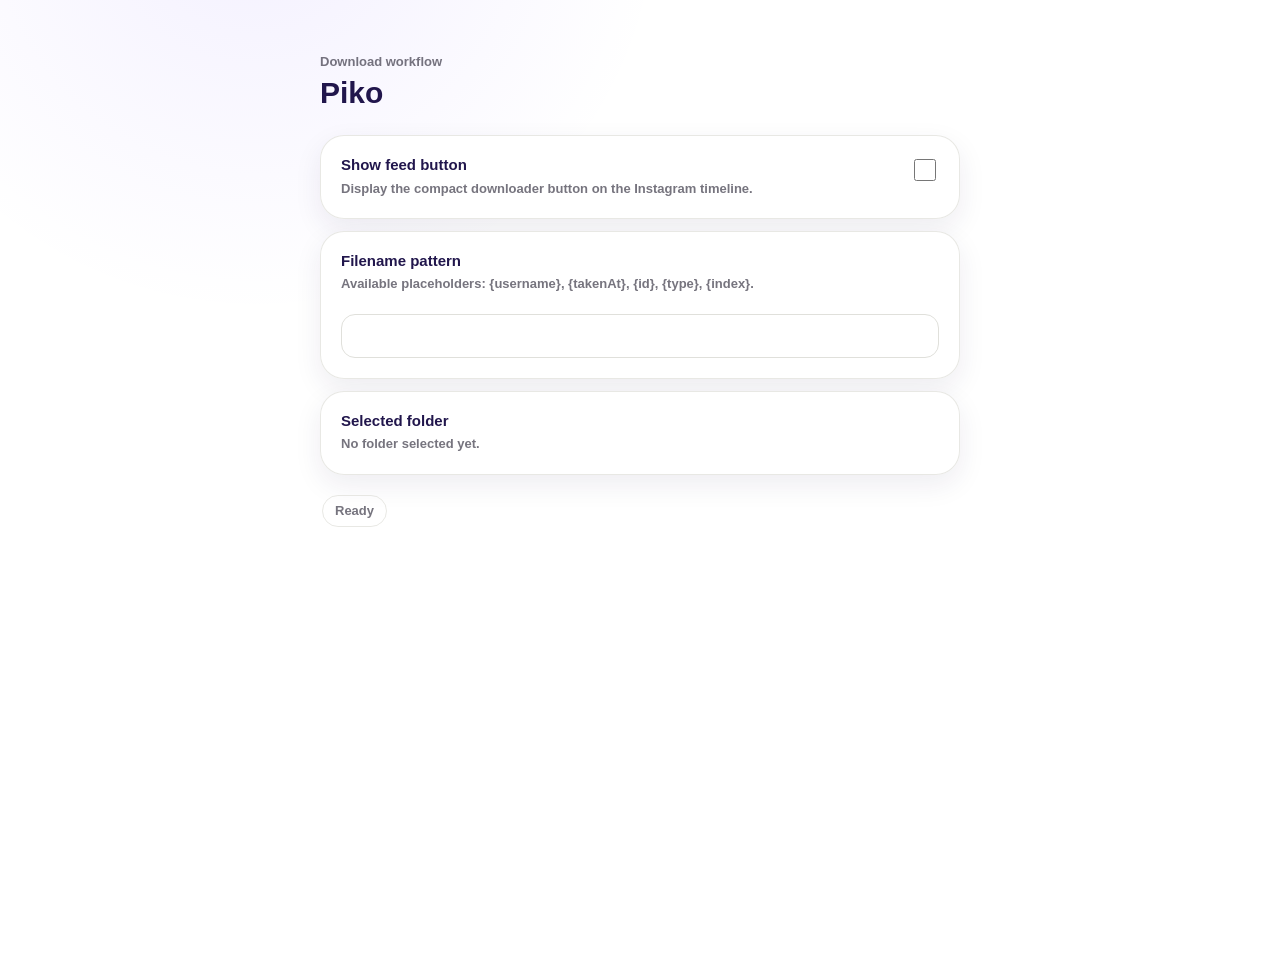
==== options.html @ 9f3b5257 "Rename MVP extension to Piko and clean repository" ====
<!doctype html>
<html lang="en">
  <head>
    <meta charset="utf-8">
    <meta name="viewport" content="width=device-width, initial-scale=1">
    <title>Piko Options</title>
    <link rel="stylesheet" href="styles/options.css">
  </head>
  <body>
    <main class="options">
      <h1>Piko</h1>
      <label class="row">
        <span>
          <strong>Show feed button</strong>
          <small>Display the compact downloader button on the Instagram timeline.</small>
        </span>
        <input id="showFeedButton" type="checkbox">
      </label>
      <label class="stack">
        <span>
          <strong>Filename pattern</strong>
          <small>Available placeholders: {username}, {takenAt}, {id}, {type}, {index}.</small>
        </span>
        <input id="filenamePattern" type="text" spellcheck="false">
      </label>
      <section class="stack" aria-labelledby="selectedFolderLabel">
        <span>
          <strong id="selectedFolderLabel">Selected folder</strong>
          <small id="selectedFolder">No folder selected yet.</small>
        </span>
      </section>
      <p id="status" class="status">Ready</p>
    </main>
    <script src="src/shared/messages.js"></script>
    <script src="src/shared/settingsStore.js"></script>
    <script src="src/options/options.js"></script>
  </body>
</html>
---- styles/options.css ----
:root {
  --igb-canvas: #ffffff;
  --igb-surface: rgba(255, 255, 255, 0.96);
  --igb-cloud: #e0e0db;
  --igb-cloud-soft: rgba(224, 224, 219, 0.74);
  --igb-slate: #353241;
  --igb-muted: rgba(53, 50, 65, 0.68);
  --igb-rich-violet: #21164c;
  --igb-action-violet: #592eff;
  --igb-action-soft: rgba(89, 46, 255, 0.12);
  --igb-shadow-soft: 0 10px 28px rgba(33, 22, 76, 0.08);
  --igb-radius-card: 24px;
  --igb-radius-button: 14px;
  --igb-fast: 130ms;
  --igb-enter: cubic-bezier(0.22, 0.86, 0.32, 1);
}

body {
  min-height: 100vh;
  margin: 0;
  background:
    radial-gradient(circle at 20% -10%, rgba(89, 46, 255, 0.07), transparent 28%),
    var(--igb-canvas);
  color: var(--igb-slate);
  font-family: "Plus Jakarta Sans", Inter, -apple-system, BlinkMacSystemFont, "Segoe UI", sans-serif;
  letter-spacing: 0;
}

.options {
  max-width: 640px;
  margin: 54px auto;
  padding: 0 24px;
}

h1 {
  color: var(--igb-rich-violet);
  font-size: 30px;
  font-weight: 780;
  line-height: 1.08;
  margin: 0 0 8px;
}

.options::before {
  display: block;
  color: var(--igb-muted);
  content: "Download workflow";
  font-size: 13px;
  font-weight: 760;
  margin-bottom: 8px;
}

.row,
.stack {
  background: var(--igb-surface);
  border: 1px solid var(--igb-cloud-soft);
  border-radius: var(--igb-radius-card);
  box-shadow: var(--igb-shadow-soft);
  display: flex;
  gap: 20px;
  justify-content: space-between;
  margin-bottom: 12px;
  padding: 20px;
}

.row:first-of-type {
  margin-top: 26px;
}

.stack {
  align-items: stretch;
  flex-direction: column;
}

strong,
small {
  display: block;
}

strong {
  color: var(--igb-rich-violet);
  font-size: 15px;
  font-weight: 760;
  line-height: 1.15;
}

small {
  color: var(--igb-muted);
  font-size: 13px;
  font-weight: 560;
  line-height: 1.5;
  margin-top: 5px;
}

input[type="text"] {
  min-height: 42px;
  border: 1px solid var(--igb-cloud);
  border-radius: var(--igb-radius-button);
  background: var(--igb-canvas);
  color: var(--igb-slate);
  font: inherit;
  font-weight: 620;
  padding: 0 14px;
  transition: border-color var(--igb-fast) ease, box-shadow var(--igb-fast) ease;
}

input[type="text"]:focus {
  border-color: var(--igb-action-violet);
  box-shadow: 0 0 0 4px var(--igb-action-soft);
  outline: none;
}

input[type="checkbox"] {
  accent-color: var(--igb-action-violet);
  height: 22px;
  width: 22px;
}

.status {
  display: inline-flex;
  width: fit-content;
  min-height: 30px;
  align-items: center;
  border: 1px solid var(--igb-cloud-soft);
  border-radius: 999px;
  color: var(--igb-muted);
  font-size: 13px;
  font-weight: 700;
  margin: 8px 2px;
  padding: 0 12px;
}

@media (prefers-reduced-motion: reduce) {
  * {
    transition-duration: 1ms !important;
  }
}

@media (max-width: 680px) {
  .options {
    margin: 32px auto;
    padding: 0 16px;
  }

  .row,
  .stack {
    padding: 18px;
  }
}
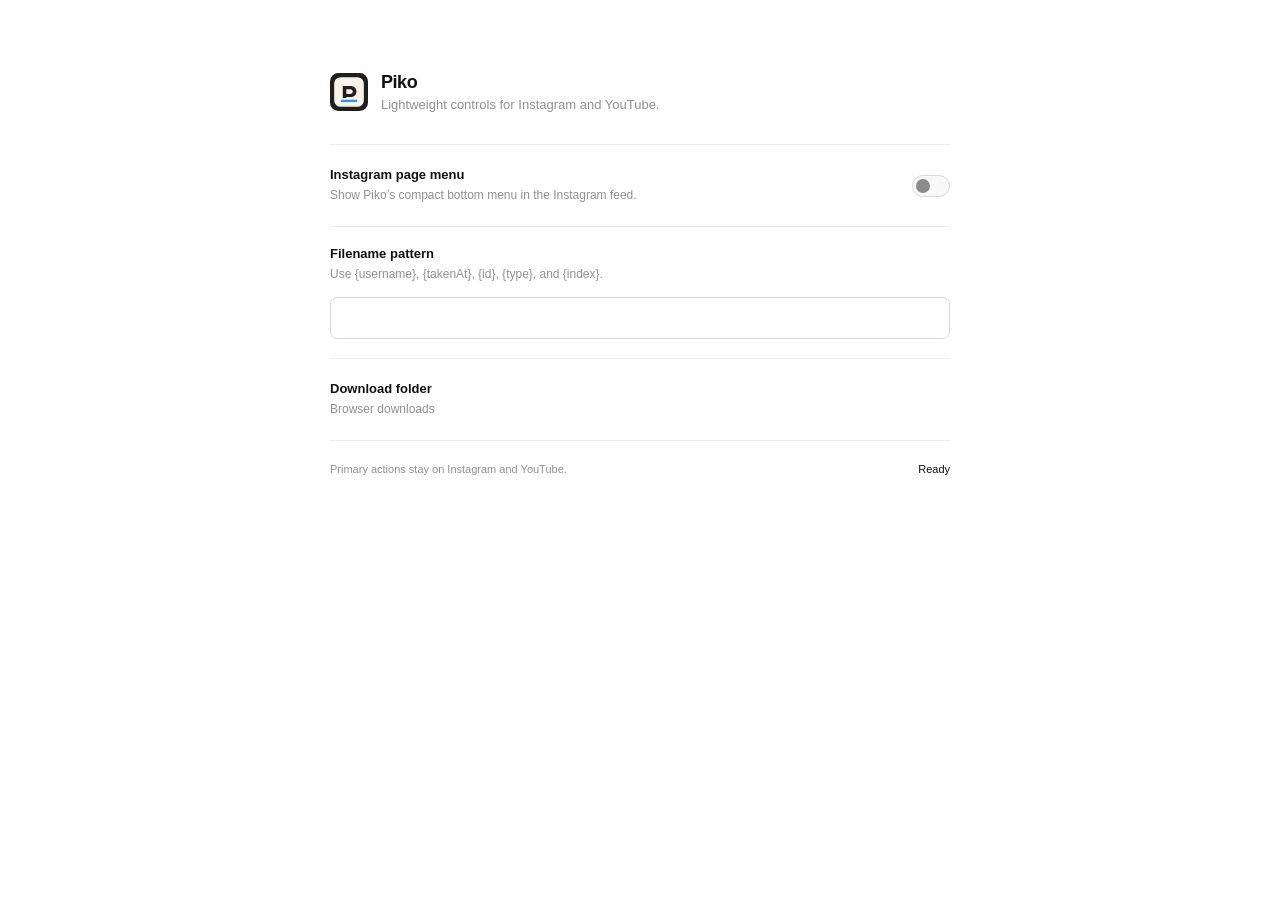
==== commit 65412039: "Redesign Piko on-page experience" ====
--- a/options.html
+++ b/options.html
@@ -8,28 +8,43 @@
   </head>
   <body>
     <main class="options">
-      <h1>Piko</h1>
-      <label class="row">
-        <span>
-          <strong>Show feed button</strong>
-          <small>Display the compact downloader button on the Instagram timeline.</small>
-        </span>
-        <input id="showFeedButton" type="checkbox">
-      </label>
-      <label class="stack">
-        <span>
-          <strong>Filename pattern</strong>
-          <small>Available placeholders: {username}, {takenAt}, {id}, {type}, {index}.</small>
-        </span>
-        <input id="filenamePattern" type="text" spellcheck="false">
-      </label>
-      <section class="stack" aria-labelledby="selectedFolderLabel">
-        <span>
-          <strong id="selectedFolderLabel">Selected folder</strong>
-          <small id="selectedFolder">No folder selected yet.</small>
-        </span>
+      <header class="options__header">
+        <img src="icons/piko-browser-logo.svg" alt="">
+        <div>
+          <h1>Piko</h1>
+          <p>Lightweight controls for Instagram and YouTube.</p>
+        </div>
+      </header>
+
+      <section class="settings-list" aria-label="Piko settings">
+        <label class="setting-row">
+          <span>
+            <strong>Instagram page menu</strong>
+            <small>Show Piko’s compact bottom menu in the Instagram feed.</small>
+          </span>
+          <input id="showFeedButton" type="checkbox">
+        </label>
+
+        <label class="setting-row setting-row--stacked">
+          <span>
+            <strong>Filename pattern</strong>
+            <small>Use {username}, {takenAt}, {id}, {type}, and {index}.</small>
+          </span>
+          <input id="filenamePattern" type="text" spellcheck="false">
+        </label>
+
+        <div class="setting-row" aria-labelledby="selectedFolderLabel">
+          <span>
+            <strong id="selectedFolderLabel">Download folder</strong>
+            <small id="selectedFolder">Browser downloads</small>
+          </span>
+        </div>
       </section>
-      <p id="status" class="status">Ready</p>
+
+      <footer class="options__footer">
+        <p>Primary actions stay on Instagram and YouTube.</p>
+        <p id="status" class="status" aria-live="polite">Ready</p>
+      </footer>
     </main>
     <script src="src/shared/messages.js"></script>
     <script src="src/shared/settingsStore.js"></script>
--- a/styles/options.css
+++ b/styles/options.css
@@ -1,148 +1,216 @@
 :root {
-  --igb-canvas: #ffffff;
-  --igb-surface: rgba(255, 255, 255, 0.96);
-  --igb-cloud: #e0e0db;
-  --igb-cloud-soft: rgba(224, 224, 219, 0.74);
-  --igb-slate: #353241;
-  --igb-muted: rgba(53, 50, 65, 0.68);
-  --igb-rich-violet: #21164c;
-  --igb-action-violet: #592eff;
-  --igb-action-soft: rgba(89, 46, 255, 0.12);
-  --igb-shadow-soft: 0 10px 28px rgba(33, 22, 76, 0.08);
-  --igb-radius-card: 24px;
-  --igb-radius-button: 14px;
-  --igb-fast: 130ms;
-  --igb-enter: cubic-bezier(0.22, 0.86, 0.32, 1);
+  color-scheme: light dark;
+  --page: #fff;
+  --surface: #f8f8f8;
+  --text: #111;
+  --muted: rgba(0, 0, 0, 0.44);
+  --border: #ededed;
+  --border-strong: #d9d9d9;
+  --font: Inter, -apple-system, BlinkMacSystemFont, "Segoe UI", sans-serif;
+}
+
+@media (prefers-color-scheme: dark) {
+  :root {
+    --page: #0d0d0d;
+    --surface: #171717;
+    --text: #eee;
+    --muted: rgba(255, 255, 255, 0.46);
+    --border: #252525;
+    --border-strong: #414141;
+  }
+}
+
+* {
+  box-sizing: border-box;
+}
+
+html {
+  min-width: 320px;
+  background: var(--page);
 }
 
 body {
-  min-height: 100vh;
   margin: 0;
-  background:
-    radial-gradient(circle at 20% -10%, rgba(89, 46, 255, 0.07), transparent 28%),
-    var(--igb-canvas);
-  color: var(--igb-slate);
-  font-family: "Plus Jakarta Sans", Inter, -apple-system, BlinkMacSystemFont, "Segoe UI", sans-serif;
-  letter-spacing: 0;
+  background: var(--page);
+  color: var(--text);
+  font-family: var(--font);
+  font-size: 15px;
+  text-rendering: optimizeLegibility;
+  -webkit-font-smoothing: antialiased;
 }
 
 .options {
-  max-width: 640px;
-  margin: 54px auto;
-  padding: 0 24px;
-}
-
-h1 {
-  color: var(--igb-rich-violet);
-  font-size: 30px;
-  font-weight: 780;
-  line-height: 1.08;
-  margin: 0 0 8px;
-}
-
-.options::before {
-  display: block;
-  color: var(--igb-muted);
-  content: "Download workflow";
+  width: min(100% - 40px, 620px);
+  margin: 0 auto;
+  padding: 72px 0 90px;
+}
+
+.options__header {
+  display: flex;
+  align-items: center;
+  gap: 13px;
+  padding-bottom: 32px;
+}
+
+.options__header img {
+  width: 38px;
+  height: 38px;
+}
+
+.options__header h1,
+.options__header p,
+.options__footer p {
+  margin: 0;
+}
+
+.options__header h1 {
+  font-size: 18px;
+  font-weight: 600;
+  letter-spacing: -0.025em;
+}
+
+.options__header p {
+  margin-top: 4px;
+  color: var(--muted);
   font-size: 13px;
-  font-weight: 760;
-  margin-bottom: 8px;
-}
-
-.row,
-.stack {
-  background: var(--igb-surface);
-  border: 1px solid var(--igb-cloud-soft);
-  border-radius: var(--igb-radius-card);
-  box-shadow: var(--igb-shadow-soft);
+}
+
+.settings-list {
+  border-top: 1px solid var(--border);
+}
+
+.setting-row {
   display: flex;
-  gap: 20px;
+  align-items: center;
   justify-content: space-between;
-  margin-bottom: 12px;
-  padding: 20px;
-}
-
-.row:first-of-type {
-  margin-top: 26px;
-}
-
-.stack {
-  align-items: stretch;
+  gap: 28px;
+  min-height: 82px;
+  padding: 19px 0;
+  border-bottom: 1px solid var(--border);
+}
+
+.setting-row--stacked {
+  align-items: flex-start;
   flex-direction: column;
-}
-
-strong,
-small {
-  display: block;
-}
-
-strong {
-  color: var(--igb-rich-violet);
-  font-size: 15px;
-  font-weight: 760;
-  line-height: 1.15;
-}
-
-small {
-  color: var(--igb-muted);
+  gap: 14px;
+}
+
+.setting-row span {
+  display: grid;
+  gap: 5px;
+}
+
+.setting-row strong {
   font-size: 13px;
   font-weight: 560;
-  line-height: 1.5;
-  margin-top: 5px;
+}
+
+.setting-row small {
+  max-width: 430px;
+  color: var(--muted);
+  font-size: 12px;
+  line-height: 1.45;
+}
+
+input[type="checkbox"] {
+  appearance: none;
+  position: relative;
+  flex: 0 0 auto;
+  width: 38px;
+  height: 22px;
+  margin: 0;
+  border: 1px solid var(--border-strong);
+  border-radius: 999px;
+  background: var(--surface);
+  cursor: pointer;
+  transition:
+    background-color 180ms ease,
+    border-color 180ms ease;
+}
+
+input[type="checkbox"]::after {
+  content: "";
+  position: absolute;
+  top: 3px;
+  left: 3px;
+  width: 14px;
+  height: 14px;
+  border-radius: 999px;
+  background: var(--muted);
+  transition:
+    background-color 180ms ease,
+    transform 220ms cubic-bezier(0.23, 1, 0.32, 1);
+}
+
+input[type="checkbox"]:checked {
+  border-color: var(--text);
+  background: var(--text);
+}
+
+input[type="checkbox"]:checked::after {
+  background: var(--page);
+  transform: translateX(16px);
 }
 
 input[type="text"] {
-  min-height: 42px;
-  border: 1px solid var(--igb-cloud);
-  border-radius: var(--igb-radius-button);
-  background: var(--igb-canvas);
-  color: var(--igb-slate);
-  font: inherit;
-  font-weight: 620;
-  padding: 0 14px;
-  transition: border-color var(--igb-fast) ease, box-shadow var(--igb-fast) ease;
-}
-
-input[type="text"]:focus {
-  border-color: var(--igb-action-violet);
-  box-shadow: 0 0 0 4px var(--igb-action-soft);
+  width: 100%;
+  height: 42px;
+  padding: 0 12px;
+  border: 1px solid var(--border-strong);
+  border-radius: 7px;
+  background: var(--page);
+  color: var(--text);
+  font-family: ui-monospace, "SFMono-Regular", Consolas, monospace;
+  font-size: 12px;
   outline: none;
-}
-
-input[type="checkbox"] {
-  accent-color: var(--igb-action-violet);
-  height: 22px;
-  width: 22px;
+  transition: border-color 180ms ease;
+}
+
+input:focus-visible {
+  border-color: var(--text);
+  outline: 2px solid color-mix(in srgb, var(--text) 10%, transparent);
+  outline-offset: 2px;
+}
+
+.options__footer {
+  display: flex;
+  justify-content: space-between;
+  gap: 24px;
+  padding-top: 22px;
+  color: var(--muted);
+  font-size: 11px;
 }
 
 .status {
-  display: inline-flex;
-  width: fit-content;
-  min-height: 30px;
-  align-items: center;
-  border: 1px solid var(--igb-cloud-soft);
-  border-radius: 999px;
-  color: var(--igb-muted);
-  font-size: 13px;
-  font-weight: 700;
-  margin: 8px 2px;
-  padding: 0 12px;
+  color: var(--text);
+  text-align: right;
+}
+
+@media (max-width: 560px) {
+  .options {
+    width: min(100% - 28px, 620px);
+    padding-top: 40px;
+  }
+
+  .setting-row {
+    gap: 18px;
+  }
+
+  .options__footer {
+    align-items: flex-start;
+    flex-direction: column;
+    gap: 8px;
+  }
+
+  .status {
+    text-align: left;
+  }
 }
 
 @media (prefers-reduced-motion: reduce) {
-  * {
-    transition-duration: 1ms !important;
-  }
-}
-
-@media (max-width: 680px) {
-  .options {
-    margin: 32px auto;
-    padding: 0 16px;
-  }
-
-  .row,
-  .stack {
-    padding: 18px;
-  }
-}
+  input[type="checkbox"],
+  input[type="checkbox"]::after,
+  input[type="text"] {
+    transition-duration: 1ms;
+  }
+}
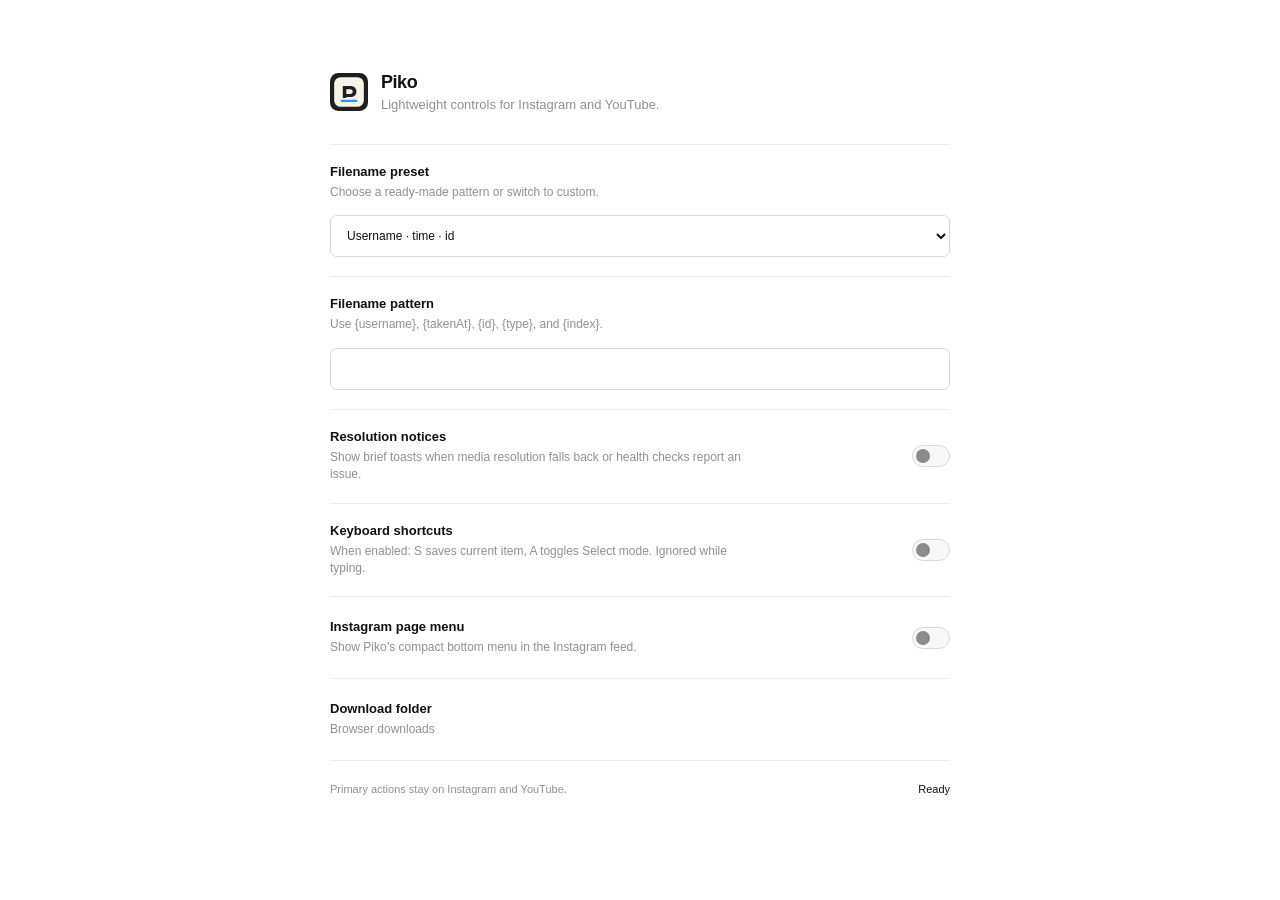
==== commit b8f2a357: "Add reliability toasts, Shorts, presets, history/undo, shortcuts, and smoke scripts Ship the practic" ====
--- a/options.html
+++ b/options.html
@@ -17,12 +17,12 @@
       </header>
 
       <section class="settings-list" aria-label="Piko settings">
-        <label class="setting-row">
+        <label class="setting-row setting-row--stacked">
           <span>
-            <strong>Instagram page menu</strong>
-            <small>Show Piko’s compact bottom menu in the Instagram feed.</small>
+            <strong>Filename preset</strong>
+            <small>Choose a ready-made pattern or switch to custom.</small>
           </span>
-          <input id="showFeedButton" type="checkbox">
+          <select id="filenamePreset"></select>
         </label>
 
         <label class="setting-row setting-row--stacked">
@@ -31,6 +31,30 @@
             <small>Use {username}, {takenAt}, {id}, {type}, and {index}.</small>
           </span>
           <input id="filenamePattern" type="text" spellcheck="false">
+        </label>
+
+        <label class="setting-row">
+          <span>
+            <strong>Resolution notices</strong>
+            <small>Show brief toasts when media resolution falls back or health checks report an issue.</small>
+          </span>
+          <input id="showReliabilityToasts" type="checkbox">
+        </label>
+
+        <label class="setting-row">
+          <span>
+            <strong>Keyboard shortcuts</strong>
+            <small>When enabled: S saves current item, A toggles Select mode. Ignored while typing.</small>
+          </span>
+          <input id="enableKeyboardShortcuts" type="checkbox">
+        </label>
+
+        <label class="setting-row">
+          <span>
+            <strong>Instagram page menu</strong>
+            <small>Show Piko’s compact bottom menu in the Instagram feed.</small>
+          </span>
+          <input id="showFeedButton" type="checkbox">
         </label>
 
         <div class="setting-row" aria-labelledby="selectedFolderLabel">
--- a/styles/options.css
+++ b/styles/options.css
@@ -152,7 +152,8 @@
   transform: translateX(16px);
 }
 
-input[type="text"] {
+input[type="text"],
+select {
   width: 100%;
   height: 42px;
   padding: 0 12px;
@@ -166,7 +167,18 @@
   transition: border-color 180ms ease;
 }
 
-input:focus-visible {
+select {
+  font-family: var(--font);
+  cursor: pointer;
+}
+
+input[type="text"]:disabled {
+  opacity: 0.55;
+  cursor: not-allowed;
+}
+
+input:focus-visible,
+select:focus-visible {
   border-color: var(--text);
   outline: 2px solid color-mix(in srgb, var(--text) 10%, transparent);
   outline-offset: 2px;
@@ -210,7 +222,8 @@
 @media (prefers-reduced-motion: reduce) {
   input[type="checkbox"],
   input[type="checkbox"]::after,
-  input[type="text"] {
+  input[type="text"],
+  select {
     transition-duration: 1ms;
   }
 }
